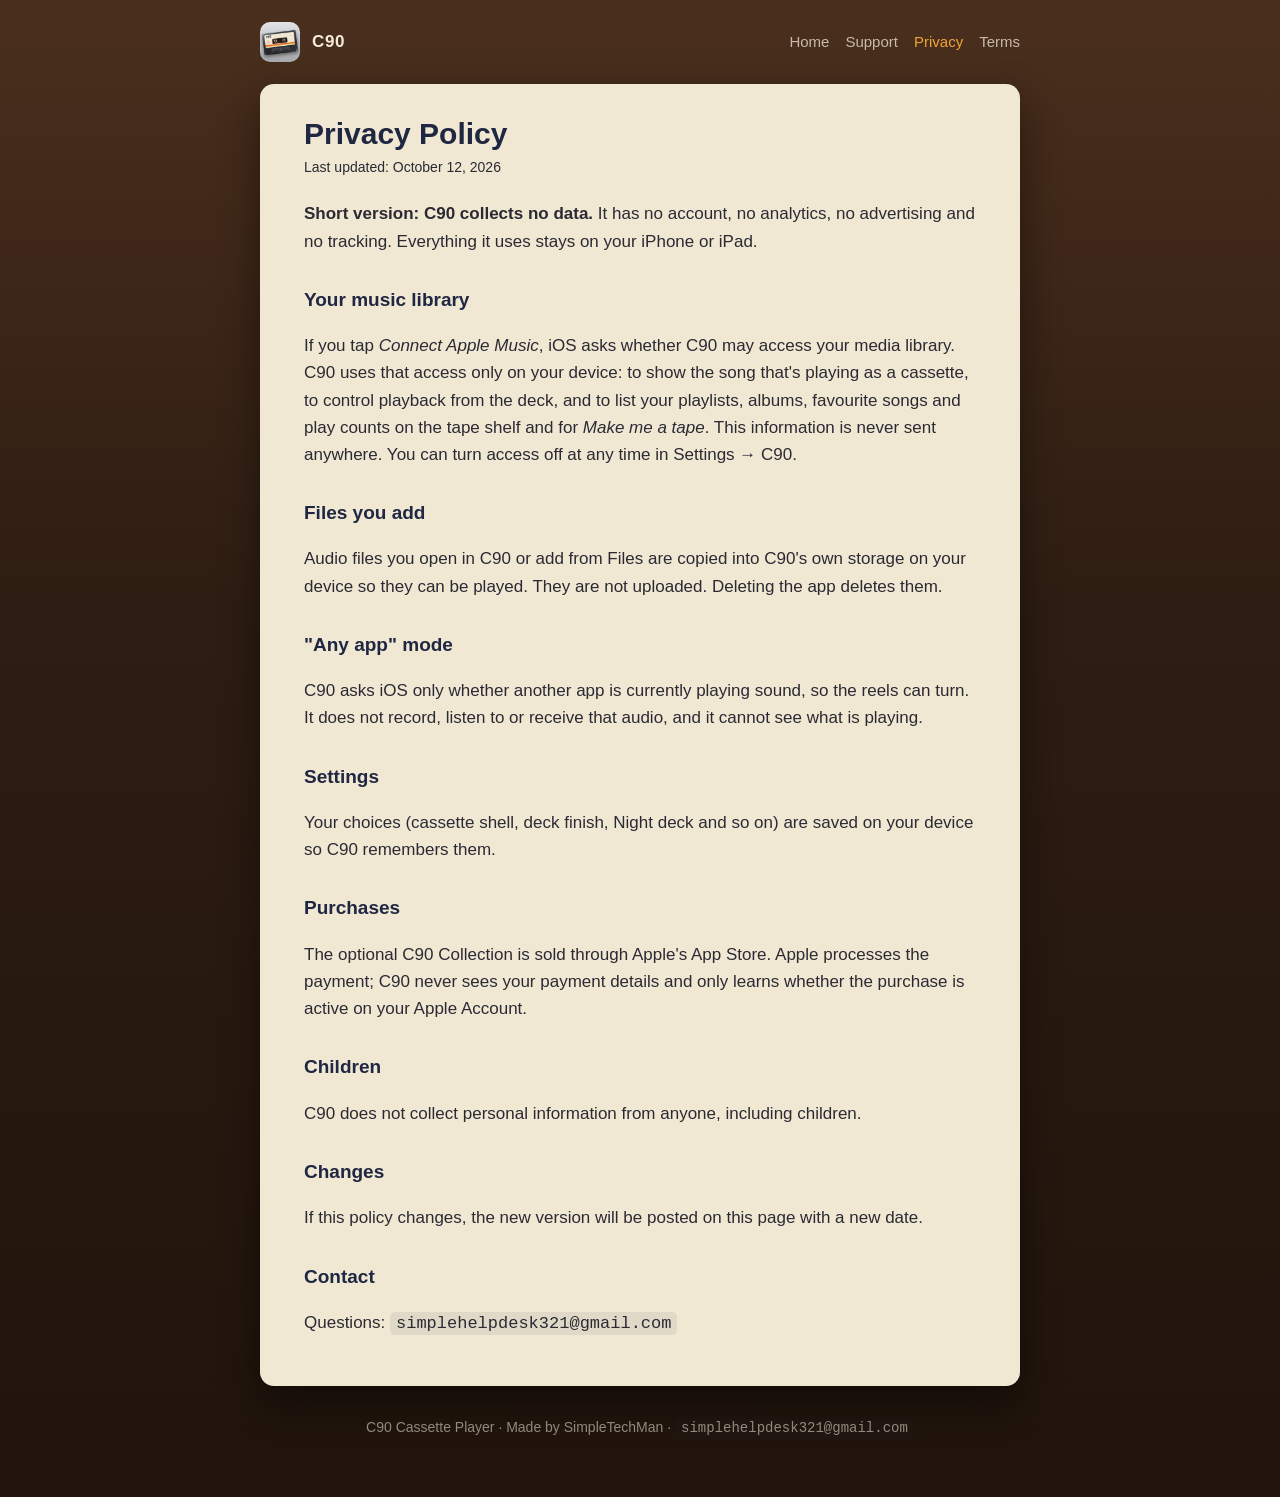
==== docs/privacy.html @ 9f344bbf "C90 website: home, privacy, terms, support" ====
<!doctype html><html lang="en"><head><meta charset="utf-8"><meta name="viewport" content="width=device-width,initial-scale=1">
<title>Privacy Policy · C90</title><meta name="description" content="C90 collects no data."><link rel="stylesheet" href="style.css"><link rel="icon" href="favicon.png"><link rel="apple-touch-icon" href="apple-touch-icon.png"></head><body>
<header><a class="brand" href="index.html"><img src="icon.png" alt="">C90</a>
<nav><a href="index.html">Home</a><a href="support.html">Support</a><a href="privacy.html" aria-current="page">Privacy</a><a href="terms.html">Terms</a></nav></header>
<main><article class="card">
<h1>Privacy Policy</h1>
<p class="updated">Last updated: October 12, 2026</p>
<p><strong>Short version: C90 collects no data.</strong> It has no account, no analytics, no advertising and no tracking. Everything it uses stays on your iPhone or iPad.</p>

<h2>Your music library</h2>
<p>If you tap <em>Connect Apple Music</em>, iOS asks whether C90 may access your media library. C90 uses that access only on your device: to show the song that's playing as a cassette, to control playback from the deck, and to list your playlists, albums, favourite songs and play counts on the tape shelf and for <em>Make me a tape</em>. This information is never sent anywhere. You can turn access off at any time in Settings → C90.</p>

<h2>Files you add</h2>
<p>Audio files you open in C90 or add from Files are copied into C90's own storage on your device so they can be played. They are not uploaded. Deleting the app deletes them.</p>

<h2>"Any app" mode</h2>
<p>C90 asks iOS only whether another app is currently playing sound, so the reels can turn. It does not record, listen to or receive that audio, and it cannot see what is playing.</p>

<h2>Settings</h2>
<p>Your choices (cassette shell, deck finish, Night deck and so on) are saved on your device so C90 remembers them.</p>

<h2>Purchases</h2>
<p>The optional C90 Collection is sold through Apple's App Store. Apple processes the payment; C90 never sees your payment details and only learns whether the purchase is active on your Apple Account.</p>

<h2>Children</h2>
<p>C90 does not collect personal information from anyone, including children.</p>

<h2>Changes</h2>
<p>If this policy changes, the new version will be posted on this page with a new date.</p>

<h2>Contact</h2>
<p>Questions: <span class="mail">simplehelpdesk321@gmail.com</span></p>
</article></main>
<footer>C90 Cassette Player · Made by SimpleTechMan · <span class="mail">simplehelpdesk321@gmail.com</span></footer></body></html>
---- docs/style.css ----
:root { --walnut: #2e1d12; --walnut-2: #4a2f1d; --paper: #f1e8d4; --ink: #1f2742; --amber: #f0a43a; --muted: #6d6556; --silver: #c3c5ca; }
* { box-sizing: border-box; }
html { background: var(--walnut); }
body { margin: 0; font: 17px/1.6 -apple-system, BlinkMacSystemFont, "Helvetica Neue", Arial, sans-serif; color: #f3ead8;
  background: linear-gradient(180deg, var(--walnut-2), var(--walnut) 40%, #20140c); min-height: 100vh; padding: 0 18px 60px; }
a { color: var(--amber); }
header { max-width: 760px; margin: 0 auto; display: flex; align-items: center; justify-content: space-between; padding: 22px 0; gap: 12px; flex-wrap: wrap; }
.brand { display: flex; align-items: center; gap: 12px; color: #f3ead8; text-decoration: none; font-weight: 700; letter-spacing: .04em; }
.brand img { width: 40px; height: 40px; border-radius: 10px; }
nav { display: flex; gap: 16px; flex-wrap: wrap; font-size: 15px; }
nav a { color: rgba(243,234,216,.75); text-decoration: none; }
nav a[aria-current] { color: var(--amber); }
main { max-width: 760px; margin: 0 auto; }
.card { background: var(--paper); color: var(--ink); border-radius: 14px; padding: 32px clamp(20px, 5vw, 44px); box-shadow: 0 18px 40px rgba(0,0,0,.45); }
.card h1 { margin: 0 0 4px; font-size: 30px; line-height: 1.2; }
.card h2 { margin: 30px 0 6px; font-size: 19px; }
.card p, .card li { color: #2b2a33; }
.updated { color: var(--muted); font-size: 14px; margin: 0 0 22px; }
.hero { text-align: center; padding: 30px 0 10px; }
.hero img { width: 132px; height: 132px; border-radius: 30px; box-shadow: 0 16px 36px rgba(0,0,0,.5); }
.hero h1 { font-size: clamp(30px, 6vw, 44px); margin: 22px 0 6px; letter-spacing: .02em; }
.hero p { color: rgba(243,234,216,.8); max-width: 34em; margin: 0 auto; }
.badge { display: inline-block; margin-top: 22px; padding: 12px 22px; border-radius: 999px; background: var(--amber); color: #20140c; font-weight: 700; text-decoration: none; }
.features { display: grid; grid-template-columns: repeat(auto-fit, minmax(210px, 1fr)); gap: 14px; margin-top: 34px; }
.features div { background: rgba(0,0,0,.22); border-radius: 12px; padding: 16px 18px; }
.features b { display: block; color: var(--amber); margin-bottom: 4px; }
.features span { color: rgba(243,234,216,.78); font-size: 15px; }
details { border-top: 1px solid rgba(31,39,66,.14); padding: 14px 0; }
details summary { cursor: pointer; font-weight: 600; }
.mail { font-family: ui-monospace, Menlo, monospace; background: rgba(31,39,66,.08); padding: 2px 6px; border-radius: 5px; user-select: all; }
footer { max-width: 760px; margin: 30px auto 0; color: rgba(243,234,216,.55); font-size: 14px; text-align: center; }
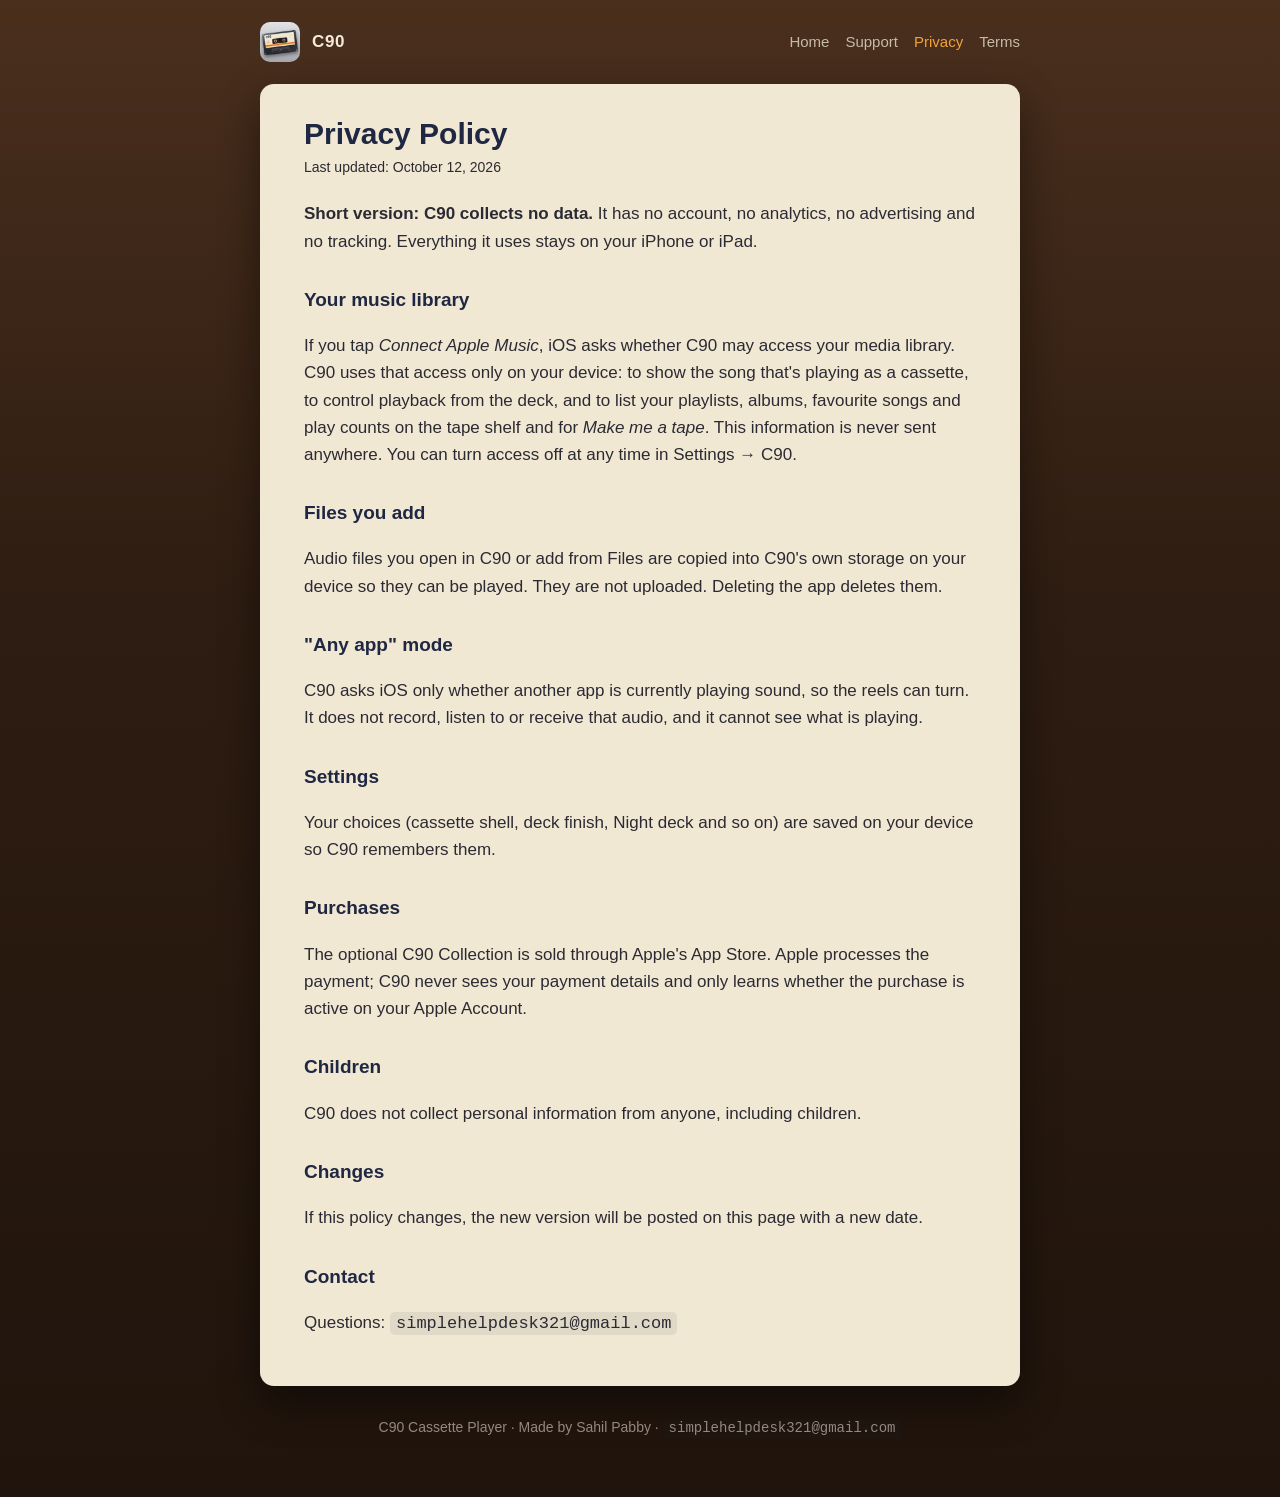
==== commit 4b430cb8: "Footer: Made by Sahil Pabby (matches the App Store seller name)" ====
--- a/docs/privacy.html
+++ b/docs/privacy.html
@@ -31,4 +31,4 @@
 <h2>Contact</h2>
 <p>Questions: <span class="mail">simplehelpdesk321@gmail.com</span></p>
 </article></main>
-<footer>C90 Cassette Player · Made by SimpleTechMan · <span class="mail">simplehelpdesk321@gmail.com</span></footer></body></html>
+<footer>C90 Cassette Player · Made by Sahil Pabby · <span class="mail">simplehelpdesk321@gmail.com</span></footer></body></html>
